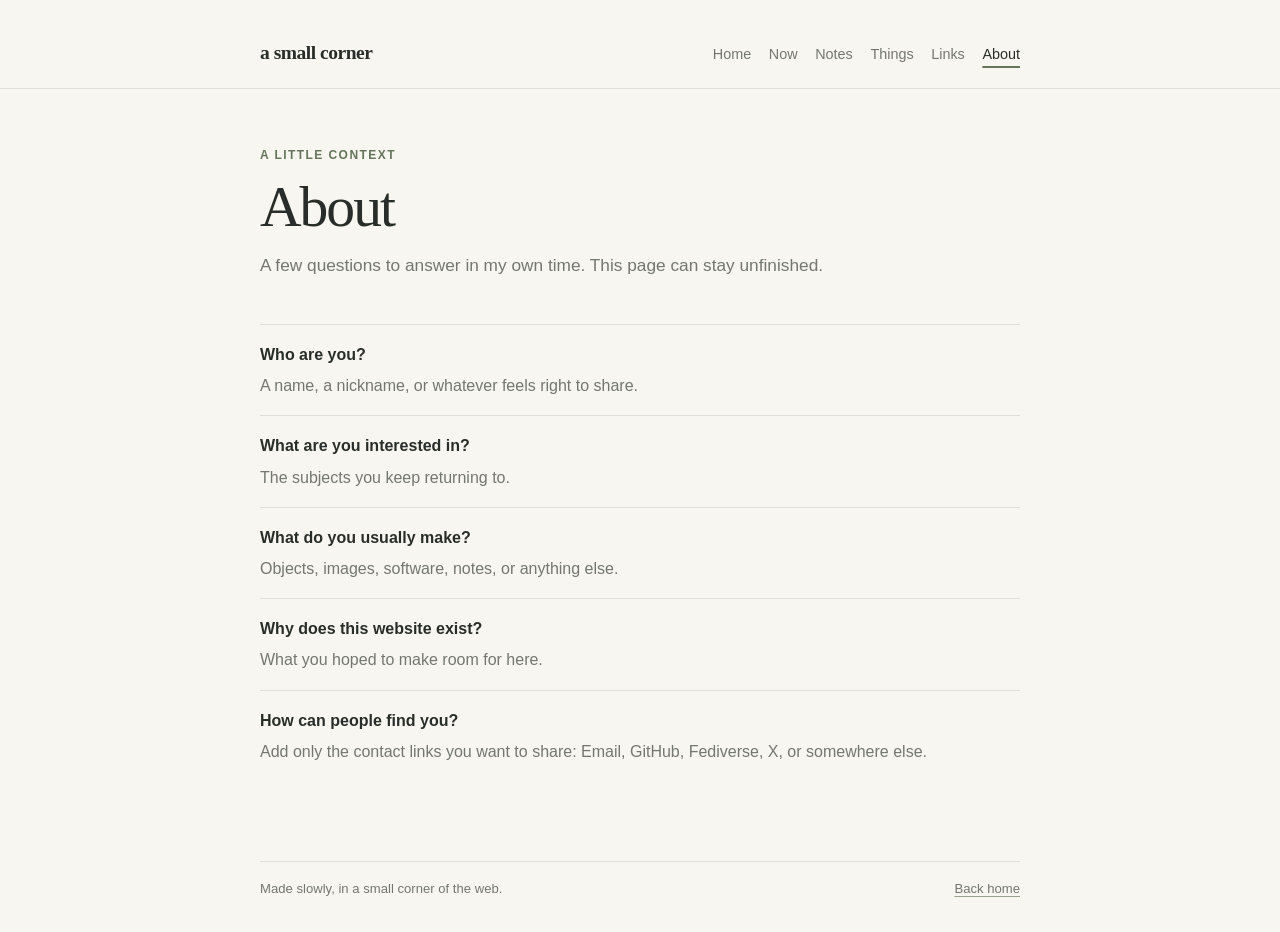
==== about/index.html @ cfbb2aba "feat: create personal corner website v0.1" ====
<!doctype html>
<html lang="en">
<head>
  <meta charset="utf-8"><meta name="viewport" content="width=device-width, initial-scale=1">
  <meta name="description" content="A little more about the person behind this corner.">
  <title>About — a small corner</title><link rel="stylesheet" href="../styles.css">
</head>
<body>
  <a class="skip-link" href="#main">Skip to content</a>
  <header class="site-header"><div class="site-shell header-row">
    <a class="site-name" href="../">a small corner</a><nav aria-label="Main navigation"><ul>
      <li><a href="../">Home</a></li><li><a href="../now/">Now</a></li><li><a href="../notes/">Notes</a></li><li><a href="../things/">Things</a></li><li><a href="../links/">Links</a></li><li><a href="./" aria-current="page">About</a></li>
    </ul></nav>
  </div></header>
  <main class="site-shell" id="main">
    <div class="page-intro"><p class="eyebrow">A little context</p><h1>About</h1><p class="lede">A few questions to answer in my own time. This page can stay unfinished.</p></div>
    <ul class="about-prompts">
      <li><strong>Who are you?</strong><span class="prompt">A name, a nickname, or whatever feels right to share.</span></li>
      <li><strong>What are you interested in?</strong><span class="prompt">The subjects you keep returning to.</span></li>
      <li><strong>What do you usually make?</strong><span class="prompt">Objects, images, software, notes, or anything else.</span></li>
      <li><strong>Why does this website exist?</strong><span class="prompt">What you hoped to make room for here.</span></li>
      <li><strong>How can people find you?</strong><span class="prompt">Add only the contact links you want to share: Email, GitHub, Fediverse, X, or somewhere else.</span></li>
    </ul>
  </main>
  <footer class="site-footer site-shell"><p>Made slowly, in a small corner of the web.</p><p><a href="../">Back home</a></p></footer>
</body>
</html>
---- styles.css ----
:root {
  color-scheme: light;
  --paper: #f7f6f1;
  --surface: #fffefa;
  --ink: #292d29;
  --muted: #73776f;
  --line: #dedfd6;
  --accent: #65745b;
  --accent-soft: #e9ede4;
  --measure: 760px;
  font-family: -apple-system, BlinkMacSystemFont, "Segoe UI", sans-serif;
  font-synthesis: none;
  text-rendering: optimizeLegibility;
}

* { box-sizing: border-box; }
html { min-width: 320px; background: var(--paper); }
body { margin: 0; color: var(--ink); background: var(--paper); font-size: 16px; line-height: 1.7; }
a { color: inherit; text-decoration-color: #9aa28f; text-underline-offset: 0.2em; }
a:hover { color: var(--accent); }
:focus-visible { outline: 3px solid #99a88b; outline-offset: 4px; border-radius: 2px; }
.skip-link { position: absolute; top: -4rem; left: 1rem; z-index: 2; padding: .5rem .8rem; background: var(--surface); }
.skip-link:focus { top: 1rem; }
.site-shell { width: min(calc(100% - 2.5rem), var(--measure)); margin-inline: auto; }
.site-header { padding: 2.25rem 0 1.2rem; border-bottom: 1px solid var(--line); }
.header-row { display: flex; align-items: baseline; justify-content: space-between; gap: 1.5rem; }
.site-name { color: var(--ink); font-family: Georgia, "Times New Roman", serif; font-size: 1.22rem; font-weight: 600; letter-spacing: -.025em; text-decoration: none; white-space: nowrap; }
nav ul { display: flex; flex-wrap: wrap; gap: .35rem 1.1rem; margin: 0; padding: 0; list-style: none; }
nav a { color: var(--muted); font-size: .9rem; text-decoration: none; }
nav a[aria-current="page"] { color: var(--ink); text-decoration: underline; text-decoration-color: var(--accent); text-decoration-thickness: 2px; text-underline-offset: .45rem; }
main { min-height: 62vh; padding: 3.5rem 0 5rem; }
.eyebrow { margin: 0 0 .55rem; color: var(--accent); font-size: .75rem; font-weight: 650; letter-spacing: .12em; text-transform: uppercase; }
h1, h2, h3 { color: var(--ink); }
h1, h2 { font-family: Georgia, "Times New Roman", serif; font-weight: 500; letter-spacing: -.035em; }
h1 { margin: 0 0 .85rem; font-size: clamp(2.35rem, 7vw, 3.6rem); line-height: 1.1; }
h2 { margin: 0 0 .8rem; font-size: 1.65rem; line-height: 1.25; }
h3 { margin: 0 0 .4rem; font-size: 1rem; font-weight: 650; }
p { margin: 0 0 1rem; }
.lede { max-width: 39rem; color: var(--muted); font-size: 1.08rem; }
.welcome { margin: 2.2rem 0 0; font-family: Georgia, "Times New Roman", serif; font-size: clamp(1.45rem, 4vw, 1.9rem); }
.page-intro { margin-bottom: 2.7rem; }
.section { padding: 1.8rem 0; border-top: 1px solid var(--line); }
.section-heading { display: flex; align-items: baseline; justify-content: space-between; gap: 1rem; margin-bottom: .85rem; }
.section-heading h2 { margin: 0; }
.text-link { color: var(--accent); font-size: .9rem; }
.prompt { color: var(--muted); }
.prompt-box { padding: 1rem 1.15rem; border-left: 2px solid #b4bda9; background: rgba(255, 254, 250, .65); color: var(--muted); }
.list-clean { margin: 0; padding: 0; list-style: none; }
.list-clean li { padding: .65rem 0; border-bottom: 1px solid var(--line); }
.list-clean li:last-child { border-bottom: 0; }
.meta { color: var(--muted); font-size: .88rem; }
.empty-state { padding: 1.4rem; border: 1px dashed #c9ccc1; border-radius: 4px; background: rgba(255, 254, 250, .5); }
.empty-state p:last-child { margin-bottom: 0; }
.now-grid { display: grid; grid-template-columns: repeat(2, minmax(0, 1fr)); gap: 1.2rem 2rem; }
.now-item { padding-top: .8rem; border-top: 1px solid var(--line); }
.now-item p { margin: 0; color: var(--muted); }
.thing-list { display: grid; gap: 1rem; }
.thing-card { display: grid; grid-template-columns: 130px 1fr; gap: 1.2rem; padding: 1rem; border: 1px solid var(--line); border-radius: 4px; background: var(--surface); }
.image-placeholder { display: grid; min-height: 108px; place-items: center; padding: .5rem; background: var(--accent-soft); color: var(--accent); font-size: .78rem; text-align: center; }
.thing-card p { margin: .3rem 0 0; color: var(--muted); }
.link-groups { display: grid; grid-template-columns: repeat(2, minmax(0, 1fr)); gap: 0 2rem; }
.link-group { padding: 1.2rem 0; border-top: 1px solid var(--line); }
.link-group h2 { margin-bottom: .3rem; font-family: inherit; font-size: 1rem; font-weight: 650; letter-spacing: 0; }
.link-group p { margin: 0; color: var(--muted); font-size: .92rem; }
.about-prompts { margin: 0; padding: 0; list-style: none; }
.about-prompts li { padding: 1rem 0; border-top: 1px solid var(--line); }
.about-prompts strong { display: block; margin-bottom: .25rem; font-weight: 600; }
.site-footer { display: flex; justify-content: space-between; gap: 1rem; padding: 1rem 0 2rem; border-top: 1px solid var(--line); color: var(--muted); font-size: .82rem; }
.site-footer p { margin: 0; }
@media (max-width: 620px) {
  .site-header { padding-top: 1.5rem; }
  .header-row { align-items: flex-start; flex-direction: column; gap: .9rem; }
  nav ul { gap: .2rem 1rem; }
  main { padding: 2.6rem 0 3.5rem; }
  .now-grid, .link-groups { grid-template-columns: 1fr; }
  .thing-card { grid-template-columns: 1fr; }
  .image-placeholder { min-height: 130px; }
  .site-footer { flex-direction: column; gap: .2rem; }
}
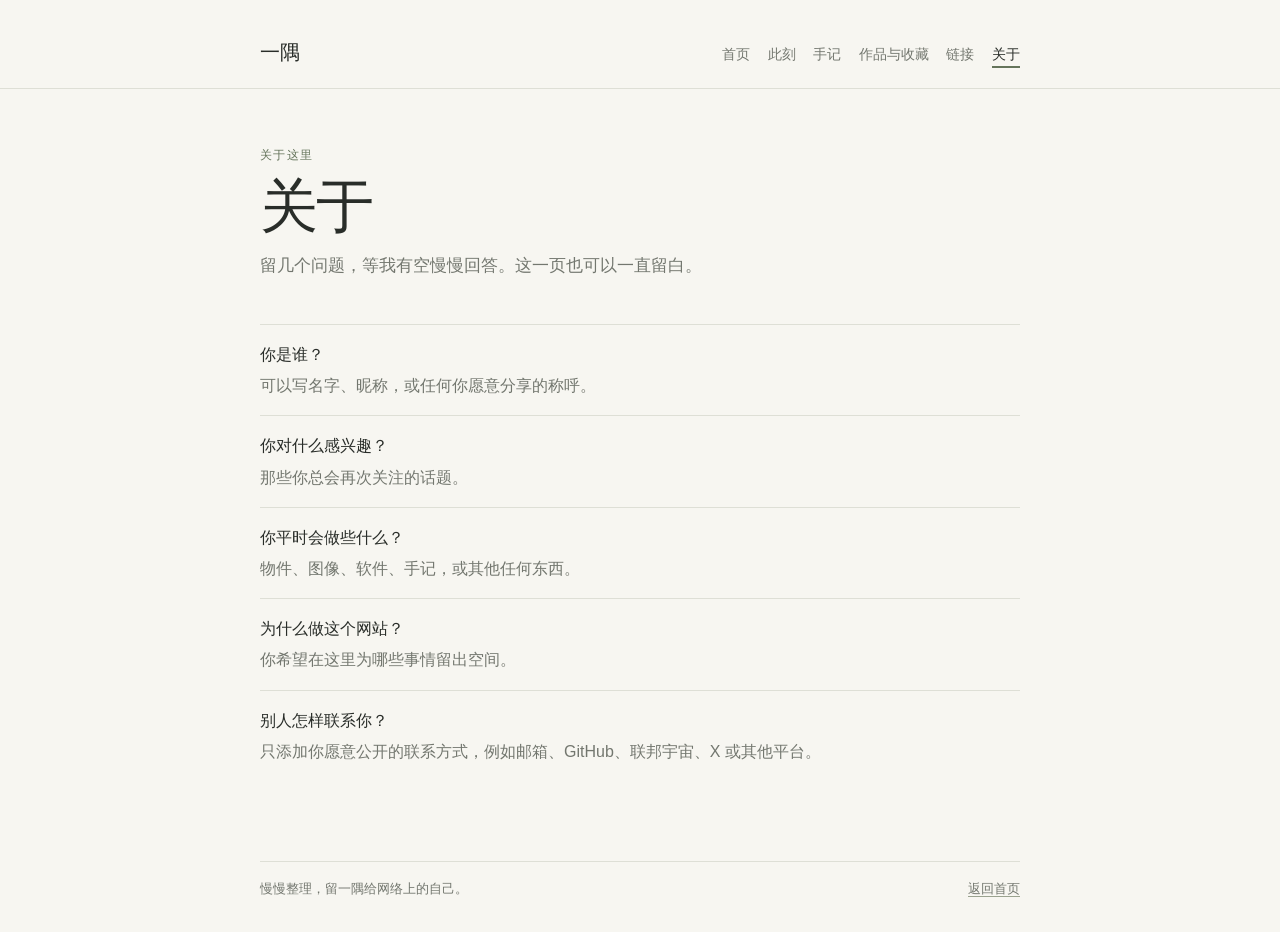
==== commit 3828beb8: "本地网站页面中文化" ====
--- a/about/index.html
+++ b/about/index.html
@@ -1,27 +1,27 @@
 <!doctype html>
-<html lang="en">
+<html lang="zh-CN">
 <head>
   <meta charset="utf-8"><meta name="viewport" content="width=device-width, initial-scale=1">
-  <meta name="description" content="A little more about the person behind this corner.">
-  <title>About — a small corner</title><link rel="stylesheet" href="../styles.css">
+  <meta name="description" content="关于这个网站，以及网站背后的我。">
+  <title>关于 — 一隅</title><link rel="stylesheet" href="../styles.css">
 </head>
 <body>
-  <a class="skip-link" href="#main">Skip to content</a>
+  <a class="skip-link" href="#main">跳转到正文</a>
   <header class="site-header"><div class="site-shell header-row">
-    <a class="site-name" href="../">a small corner</a><nav aria-label="Main navigation"><ul>
-      <li><a href="../">Home</a></li><li><a href="../now/">Now</a></li><li><a href="../notes/">Notes</a></li><li><a href="../things/">Things</a></li><li><a href="../links/">Links</a></li><li><a href="./" aria-current="page">About</a></li>
+    <a class="site-name" href="../">一隅</a><nav aria-label="主导航"><ul>
+      <li><a href="../">首页</a></li><li><a href="../now/">此刻</a></li><li><a href="../notes/">手记</a></li><li><a href="../things/">作品与收藏</a></li><li><a href="../links/">链接</a></li><li><a href="./" aria-current="page">关于</a></li>
     </ul></nav>
   </div></header>
   <main class="site-shell" id="main">
-    <div class="page-intro"><p class="eyebrow">A little context</p><h1>About</h1><p class="lede">A few questions to answer in my own time. This page can stay unfinished.</p></div>
+    <div class="page-intro"><p class="eyebrow">关于这里</p><h1>关于</h1><p class="lede">留几个问题，等我有空慢慢回答。这一页也可以一直留白。</p></div>
     <ul class="about-prompts">
-      <li><strong>Who are you?</strong><span class="prompt">A name, a nickname, or whatever feels right to share.</span></li>
-      <li><strong>What are you interested in?</strong><span class="prompt">The subjects you keep returning to.</span></li>
-      <li><strong>What do you usually make?</strong><span class="prompt">Objects, images, software, notes, or anything else.</span></li>
-      <li><strong>Why does this website exist?</strong><span class="prompt">What you hoped to make room for here.</span></li>
-      <li><strong>How can people find you?</strong><span class="prompt">Add only the contact links you want to share: Email, GitHub, Fediverse, X, or somewhere else.</span></li>
+      <li><strong>你是谁？</strong><span class="prompt">可以写名字、昵称，或任何你愿意分享的称呼。</span></li>
+      <li><strong>你对什么感兴趣？</strong><span class="prompt">那些你总会再次关注的话题。</span></li>
+      <li><strong>你平时会做些什么？</strong><span class="prompt">物件、图像、软件、手记，或其他任何东西。</span></li>
+      <li><strong>为什么做这个网站？</strong><span class="prompt">你希望在这里为哪些事情留出空间。</span></li>
+      <li><strong>别人怎样联系你？</strong><span class="prompt">只添加你愿意公开的联系方式，例如邮箱、GitHub、联邦宇宙、X 或其他平台。</span></li>
     </ul>
   </main>
-  <footer class="site-footer site-shell"><p>Made slowly, in a small corner of the web.</p><p><a href="../">Back home</a></p></footer>
+  <footer class="site-footer site-shell"><p>慢慢整理，留一隅给网络上的自己。</p><p><a href="../">返回首页</a></p></footer>
 </body>
 </html>
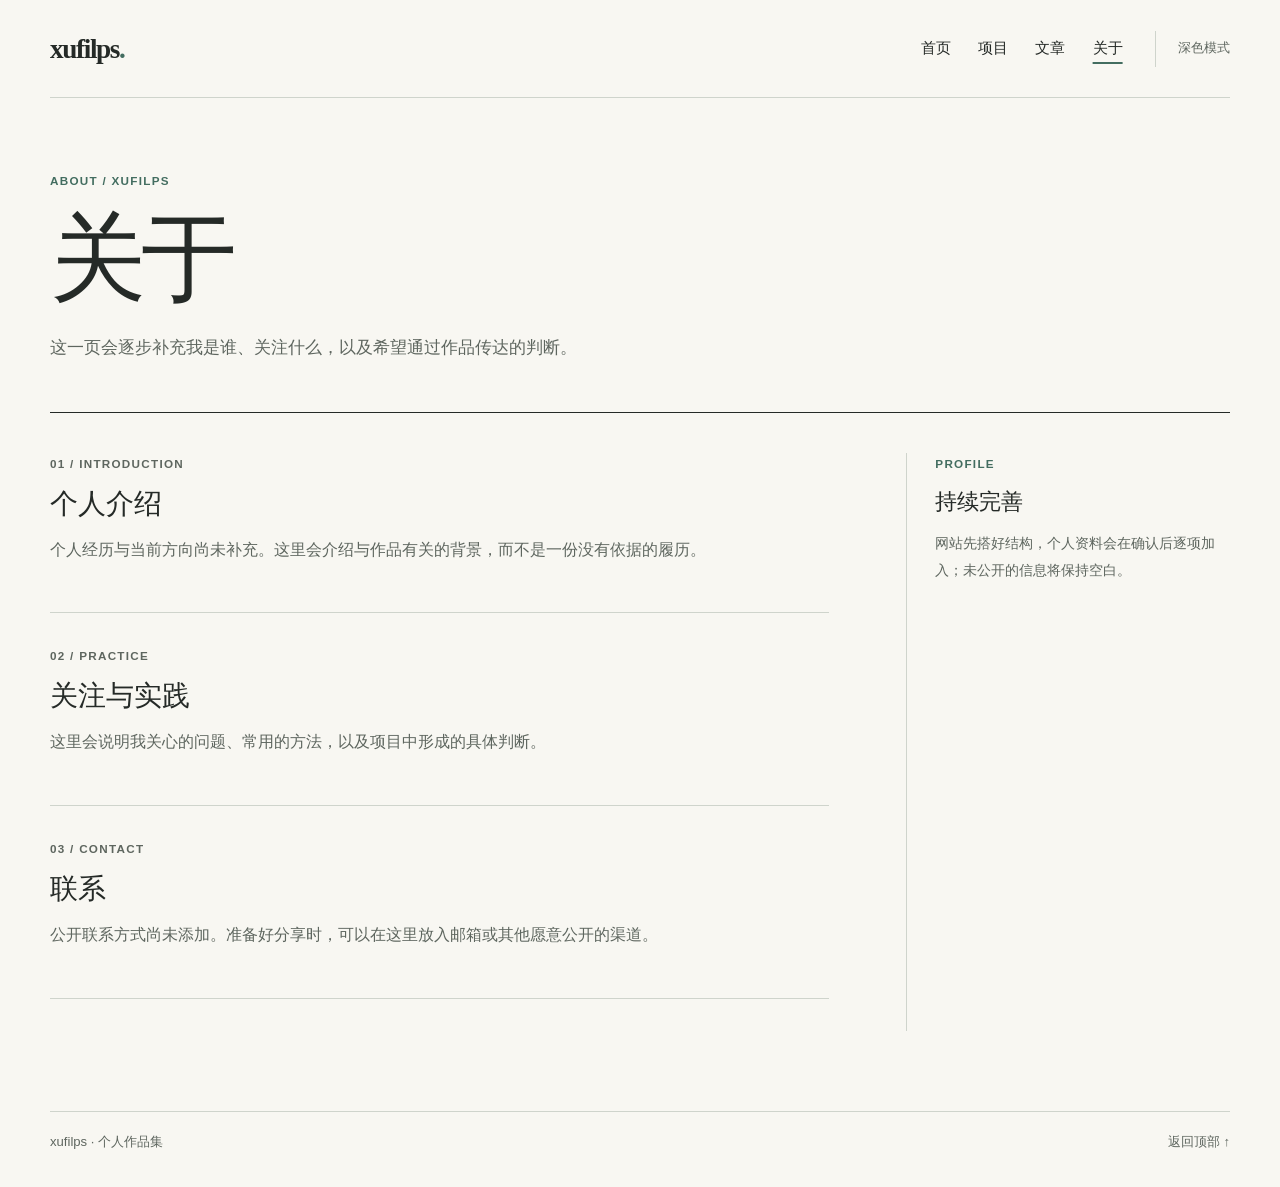
==== commit d2c7dd62: "feat: rebuild personal site as portfolio" ====
--- a/about/index.html
+++ b/about/index.html
@@ -1,27 +1,40 @@
 <!doctype html>
 <html lang="zh-CN">
 <head>
-  <meta charset="utf-8"><meta name="viewport" content="width=device-width, initial-scale=1">
-  <meta name="description" content="关于这个网站，以及网站背后的我。">
-  <title>关于 — 一隅</title><link rel="stylesheet" href="../styles.css">
+  <meta charset="utf-8">
+  <meta name="viewport" content="width=device-width, initial-scale=1">
+  <meta name="description" content="关于 xufilps 与这个作品集。">
+  <meta name="color-scheme" content="light dark">
+  <title>关于 · xufilps</title>
+  <link rel="stylesheet" href="../styles.css">
+  <script src="../theme.js" defer></script>
 </head>
 <body>
-  <a class="skip-link" href="#main">跳转到正文</a>
-  <header class="site-header"><div class="site-shell header-row">
-    <a class="site-name" href="../">一隅</a><nav aria-label="主导航"><ul>
-      <li><a href="../">首页</a></li><li><a href="../now/">此刻</a></li><li><a href="../notes/">手记</a></li><li><a href="../things/">作品与收藏</a></li><li><a href="../links/">链接</a></li><li><a href="./" aria-current="page">关于</a></li>
-    </ul></nav>
-  </div></header>
-  <main class="site-shell" id="main">
-    <div class="page-intro"><p class="eyebrow">关于这里</p><h1>关于</h1><p class="lede">留几个问题，等我有空慢慢回答。这一页也可以一直留白。</p></div>
-    <ul class="about-prompts">
-      <li><strong>你是谁？</strong><span class="prompt">可以写名字、昵称，或任何你愿意分享的称呼。</span></li>
-      <li><strong>你对什么感兴趣？</strong><span class="prompt">那些你总会再次关注的话题。</span></li>
-      <li><strong>你平时会做些什么？</strong><span class="prompt">物件、图像、软件、手记，或其他任何东西。</span></li>
-      <li><strong>为什么做这个网站？</strong><span class="prompt">你希望在这里为哪些事情留出空间。</span></li>
-      <li><strong>别人怎样联系你？</strong><span class="prompt">只添加你愿意公开的联系方式，例如邮箱、GitHub、联邦宇宙、X 或其他平台。</span></li>
-    </ul>
-  </main>
-  <footer class="site-footer site-shell"><p>慢慢整理，留一隅给网络上的自己。</p><p><a href="../">返回首页</a></p></footer>
+  <a class="skip-link" href="#main">跳至正文</a>
+  <div class="site-wrap" id="top">
+    <header class="site-header">
+      <a class="brand" href="../" aria-label="xufilps，返回首页">xufilps<span aria-hidden="true">.</span></a>
+      <nav class="site-nav" aria-label="主导航">
+        <a href="../">首页</a>
+        <a href="../projects/">项目</a>
+        <a href="../writing/">文章</a>
+        <a href="./" aria-current="page">关于</a>
+      </nav>
+      <button class="theme-toggle" type="button" data-theme-toggle aria-label="切换深色模式" aria-pressed="false" hidden>深色模式</button>
+    </header>
+    <main id="main">
+      <header class="page-intro"><p class="eyebrow">ABOUT / XUFILPS</p><h1>关于</h1><p>这一页会逐步补充我是谁、关注什么，以及希望通过作品传达的判断。</p></header>
+      <div class="page-rule page-grid">
+        <div>
+          <!-- 在取得本人确认后，用真实简介替换下面的空状态；不要从仓库名称推测身份或经历。 -->
+          <section class="content-block" aria-labelledby="bio-title"><p class="eyebrow">01 / INTRODUCTION</p><h2 id="bio-title">个人介绍</h2><p>个人经历与当前方向尚未补充。这里会介绍与作品有关的背景，而不是一份没有依据的履历。</p></section>
+          <section class="content-block" aria-labelledby="practice-title"><p class="eyebrow">02 / PRACTICE</p><h2 id="practice-title">关注与实践</h2><p>这里会说明我关心的问题、常用的方法，以及项目中形成的具体判断。</p></section>
+          <section class="content-block" aria-labelledby="contact-title"><p class="eyebrow">03 / CONTACT</p><h2 id="contact-title">联系</h2><p>公开联系方式尚未添加。准备好分享时，可以在这里放入邮箱或其他愿意公开的渠道。</p></section>
+        </div>
+        <aside class="support-note" aria-label="页面说明"><p class="eyebrow">PROFILE</p><h2>持续完善</h2><p>网站先搭好结构，个人资料会在确认后逐项加入；未公开的信息将保持空白。</p></aside>
+      </div>
+    </main>
+    <footer class="site-footer"><span>xufilps · 个人作品集</span><a href="#top">返回顶部 ↑</a></footer>
+  </div>
 </body>
 </html>
--- a/styles.css
+++ b/styles.css
@@ -1,79 +1,137 @@
+@charset "UTF-8";
+
 :root {
   color-scheme: light;
-  --paper: #f7f6f1;
-  --surface: #fffefa;
-  --ink: #292d29;
-  --muted: #73776f;
-  --line: #dedfd6;
-  --accent: #65745b;
-  --accent-soft: #e9ede4;
-  --measure: 760px;
-  font-family: -apple-system, BlinkMacSystemFont, "Segoe UI", sans-serif;
+  --paper: #f8f7f2;
+  --ink: #252a27;
+  --muted: #5e665f;
+  --line: #cfd4cc;
+  --soft: #ebeee7;
+  --accent: #436d60;
+  --mark: #dae4d8;
+  --serif: Georgia, "Songti SC", "Noto Serif CJK SC", serif;
+  font-family: -apple-system, BlinkMacSystemFont, "Segoe UI", "PingFang SC", sans-serif;
   font-synthesis: none;
   text-rendering: optimizeLegibility;
 }
 
+:root[data-theme="dark"] {
+  color-scheme: dark;
+  --paper: #1d2421;
+  --ink: #f0f0e8;
+  --muted: #b5c0b8;
+  --line: #43524a;
+  --soft: #27342e;
+  --accent: #a9d4bd;
+  --mark: #34473b;
+}
+
+@media (prefers-color-scheme: dark) {
+  :root:not([data-theme]) {
+    color-scheme: dark;
+    --paper: #1d2421;
+    --ink: #f0f0e8;
+    --muted: #b5c0b8;
+    --line: #43524a;
+    --soft: #27342e;
+    --accent: #a9d4bd;
+    --mark: #34473b;
+  }
+}
+
 * { box-sizing: border-box; }
-html { min-width: 320px; background: var(--paper); }
-body { margin: 0; color: var(--ink); background: var(--paper); font-size: 16px; line-height: 1.7; }
-a { color: inherit; text-decoration-color: #9aa28f; text-underline-offset: 0.2em; }
+html { min-width: 320px; scroll-behavior: smooth; }
+body { margin: 0; background: var(--paper); color: var(--ink); font-size: 16px; line-height: 1.7; }
+button { font: inherit; }
+a { color: inherit; text-decoration: none; }
 a:hover { color: var(--accent); }
-:focus-visible { outline: 3px solid #99a88b; outline-offset: 4px; border-radius: 2px; }
-.skip-link { position: absolute; top: -4rem; left: 1rem; z-index: 2; padding: .5rem .8rem; background: var(--surface); }
+:focus-visible { outline: 2px solid var(--accent); outline-offset: 5px; }
+.skip-link { position: fixed; left: 1rem; top: -5rem; z-index: 10; padding: .6rem .9rem; background: var(--ink); color: var(--paper); }
 .skip-link:focus { top: 1rem; }
-.site-shell { width: min(calc(100% - 2.5rem), var(--measure)); margin-inline: auto; }
-.site-header { padding: 2.25rem 0 1.2rem; border-bottom: 1px solid var(--line); }
-.header-row { display: flex; align-items: baseline; justify-content: space-between; gap: 1.5rem; }
-.site-name { color: var(--ink); font-family: Georgia, "Times New Roman", serif; font-size: 1.22rem; font-weight: 600; letter-spacing: -.025em; text-decoration: none; white-space: nowrap; }
-nav ul { display: flex; flex-wrap: wrap; gap: .35rem 1.1rem; margin: 0; padding: 0; list-style: none; }
-nav a { color: var(--muted); font-size: .9rem; text-decoration: none; }
-nav a[aria-current="page"] { color: var(--ink); text-decoration: underline; text-decoration-color: var(--accent); text-decoration-thickness: 2px; text-underline-offset: .45rem; }
-main { min-height: 62vh; padding: 3.5rem 0 5rem; }
-.eyebrow { margin: 0 0 .55rem; color: var(--accent); font-size: .75rem; font-weight: 650; letter-spacing: .12em; text-transform: uppercase; }
-h1, h2, h3 { color: var(--ink); }
-h1, h2 { font-family: Georgia, "Times New Roman", serif; font-weight: 500; letter-spacing: -.035em; }
-h1 { margin: 0 0 .85rem; font-size: clamp(2.35rem, 7vw, 3.6rem); line-height: 1.1; }
-h2 { margin: 0 0 .8rem; font-size: 1.65rem; line-height: 1.25; }
-h3 { margin: 0 0 .4rem; font-size: 1rem; font-weight: 650; }
-p { margin: 0 0 1rem; }
-.lede { max-width: 39rem; color: var(--muted); font-size: 1.08rem; }
-.welcome { margin: 2.2rem 0 0; font-family: Georgia, "Times New Roman", serif; font-size: clamp(1.45rem, 4vw, 1.9rem); }
-.page-intro { margin-bottom: 2.7rem; }
-.section { padding: 1.8rem 0; border-top: 1px solid var(--line); }
-.section-heading { display: flex; align-items: baseline; justify-content: space-between; gap: 1rem; margin-bottom: .85rem; }
-.section-heading h2 { margin: 0; }
-.text-link { color: var(--accent); font-size: .9rem; }
-.prompt { color: var(--muted); }
-.prompt-box { padding: 1rem 1.15rem; border-left: 2px solid #b4bda9; background: rgba(255, 254, 250, .65); color: var(--muted); }
-.list-clean { margin: 0; padding: 0; list-style: none; }
-.list-clean li { padding: .65rem 0; border-bottom: 1px solid var(--line); }
-.list-clean li:last-child { border-bottom: 0; }
-.meta { color: var(--muted); font-size: .88rem; }
-.empty-state { padding: 1.4rem; border: 1px dashed #c9ccc1; border-radius: 4px; background: rgba(255, 254, 250, .5); }
-.empty-state p:last-child { margin-bottom: 0; }
-.now-grid { display: grid; grid-template-columns: repeat(2, minmax(0, 1fr)); gap: 1.2rem 2rem; }
-.now-item { padding-top: .8rem; border-top: 1px solid var(--line); }
-.now-item p { margin: 0; color: var(--muted); }
-.thing-list { display: grid; gap: 1rem; }
-.thing-card { display: grid; grid-template-columns: 130px 1fr; gap: 1.2rem; padding: 1rem; border: 1px solid var(--line); border-radius: 4px; background: var(--surface); }
-.image-placeholder { display: grid; min-height: 108px; place-items: center; padding: .5rem; background: var(--accent-soft); color: var(--accent); font-size: .78rem; text-align: center; }
-.thing-card p { margin: .3rem 0 0; color: var(--muted); }
-.link-groups { display: grid; grid-template-columns: repeat(2, minmax(0, 1fr)); gap: 0 2rem; }
-.link-group { padding: 1.2rem 0; border-top: 1px solid var(--line); }
-.link-group h2 { margin-bottom: .3rem; font-family: inherit; font-size: 1rem; font-weight: 650; letter-spacing: 0; }
-.link-group p { margin: 0; color: var(--muted); font-size: .92rem; }
-.about-prompts { margin: 0; padding: 0; list-style: none; }
-.about-prompts li { padding: 1rem 0; border-top: 1px solid var(--line); }
-.about-prompts strong { display: block; margin-bottom: .25rem; font-weight: 600; }
-.site-footer { display: flex; justify-content: space-between; gap: 1rem; padding: 1rem 0 2rem; border-top: 1px solid var(--line); color: var(--muted); font-size: .82rem; }
-.site-footer p { margin: 0; }
-@media (max-width: 620px) {
-  .site-header { padding-top: 1.5rem; }
-  .header-row { align-items: flex-start; flex-direction: column; gap: .9rem; }
-  nav ul { gap: .2rem 1rem; }
-  main { padding: 2.6rem 0 3.5rem; }
-  .now-grid, .link-groups { grid-template-columns: 1fr; }
-  .thing-card { grid-template-columns: 1fr; }
-  .image-placeholder { min-height: 130px; }
+.site-wrap { width: min(calc(100% - 5rem), 1180px); margin-inline: auto; }
+.site-header { display: flex; align-items: center; gap: 2rem; padding: 1.6rem 0; border-bottom: 1px solid var(--line); }
+.brand { margin-right: auto; font-family: var(--serif); font-size: 1.7rem; font-weight: 700; letter-spacing: -.05em; white-space: nowrap; }
+.brand span { color: var(--accent); }
+.site-nav { display: flex; align-items: center; gap: 1.7rem; }
+.site-nav a { font-size: .93rem; white-space: nowrap; }
+.site-nav a[aria-current="page"] { text-decoration: underline; text-decoration-color: var(--accent); text-decoration-thickness: 2px; text-underline-offset: .55rem; }
+.theme-toggle { padding: .4rem 0 .4rem 1.4rem; border: 0; border-left: 1px solid var(--line); background: transparent; color: var(--muted); cursor: pointer; font-size: .84rem; white-space: nowrap; }
+.theme-toggle:hover { color: var(--accent); }
+main { min-height: 68vh; padding: 3.5rem 0 5rem; }
+h1, h2, h3, p { margin-top: 0; }
+h1, h2, h3 { text-wrap: balance; }
+p { line-height: 1.85; }
+.eyebrow, .section-index { color: var(--accent); font-size: .73rem; font-weight: 650; letter-spacing: .11em; }
+.hero { display: grid; grid-template-columns: minmax(0, 1.55fr) minmax(220px, .75fr); align-items: stretch; gap: clamp(2rem, 7vw, 6rem); padding: 1.2rem 0 4rem; border-bottom: 1px solid var(--ink); }
+.hero-copy { align-self: center; }
+.hero h1 { margin: 1.25rem 0 1.6rem; font: 500 clamp(3.4rem, 7vw, 6.4rem)/1.15 var(--serif); letter-spacing: -.065em; }
+.hero h1 em { color: var(--accent); font-style: normal; }
+.hero-lede { max-width: 39rem; margin-bottom: 1.8rem; color: var(--muted); font-size: 1.08rem; }
+.inline-link { display: inline-flex; gap: .9rem; align-items: center; padding-bottom: .15rem; border-bottom: 1px solid currentColor; font-size: .88rem; }
+.hero-mark { display: flex; flex-direction: column; align-items: center; justify-content: center; min-height: 280px; background: var(--mark); color: var(--accent); }
+.hero-mark span { font: 500 clamp(6rem, 17vw, 13rem)/1 var(--serif); letter-spacing: -.14em; transform: translateX(-.08em); }
+.hero-mark small { font-size: .76rem; letter-spacing: .13em; }
+.home-layout { display: grid; grid-template-columns: minmax(0, 1.8fr) minmax(220px, .75fr); gap: clamp(2.5rem, 6vw, 5rem); padding-top: 3rem; }
+.home-section { display: grid; grid-template-columns: 130px minmax(0, 1fr); gap: 1.5rem; padding: 1.6rem 0 2.7rem; border-bottom: 1px solid var(--line); }
+.home-section:first-child { padding-top: 0; }
+.section-heading h2, .rail-block h2 { margin: .15rem 0 0; font: 500 1.45rem/1.35 var(--serif); }
+.section-index { margin-bottom: .4rem; }
+.section-body { min-width: 0; }
+.empty-feature { position: relative; min-height: 182px; padding: 1.5rem 1.7rem; border: 1px solid var(--line); background: var(--soft); }
+.empty-feature h3 { margin: 2.7rem 0 .25rem; font: 500 1.45rem/1.45 var(--serif); }
+.empty-feature p { max-width: 30rem; margin-bottom: 0; color: var(--muted); font-size: .9rem; }
+.empty-symbol { position: absolute; top: 1rem; right: 1.5rem; color: var(--accent); font-size: 1.4rem; }
+.more-link { display: flex; align-items: center; justify-content: space-between; gap: 1rem; padding: .95rem 0; border-bottom: 1px solid var(--line); font-size: .9rem; }
+.more-link:hover { border-color: var(--accent); }
+.quiet-state { margin-bottom: .4rem; padding: .75rem 0 1.1rem; color: var(--muted); }
+.home-rail { padding-left: 1.8rem; border-left: 1px solid var(--line); }
+.rail-block { padding: 0 0 2rem; margin-bottom: 2rem; border-bottom: 1px solid var(--line); }
+.rail-block h2 { margin-bottom: .9rem; }
+.rail-block p:not(.eyebrow) { color: var(--muted); font-size: .9rem; }
+.site-footer { display: flex; justify-content: space-between; gap: 1rem; padding: 1.2rem 0 2.1rem; border-top: 1px solid var(--line); color: var(--muted); font-size: .82rem; }
+.page-intro { max-width: 780px; padding: 1rem 0 3rem; }
+.page-intro h1 { margin: .8rem 0 1.2rem; font: 500 clamp(3.5rem, 8vw, 6rem)/1.13 var(--serif); letter-spacing: -.055em; }
+.page-intro > p:last-child { margin-bottom: 0; color: var(--muted); font-size: 1.06rem; }
+.page-rule { border-top: 1px solid var(--ink); }
+.page-grid { display: grid; grid-template-columns: minmax(0, 1.8fr) minmax(220px, .75fr); gap: clamp(2.5rem, 6vw, 5rem); padding-top: 2.5rem; }
+.content-block { padding: 0 0 2rem; margin-bottom: 2rem; border-bottom: 1px solid var(--line); }
+.content-block h2 { margin: 0 0 .8rem; font: 500 1.75rem/1.3 var(--serif); }
+.content-block p { max-width: 42rem; color: var(--muted); }
+.content-block .eyebrow { margin-bottom: .7rem; }
+.empty-panel { padding: 2rem; border: 1px solid var(--line); background: var(--soft); }
+.empty-panel h2 { margin: .5rem 0 .65rem; font: 500 1.8rem/1.3 var(--serif); }
+.empty-panel p { max-width: 38rem; margin-bottom: 0; color: var(--muted); }
+.support-note { padding-left: 1.8rem; border-left: 1px solid var(--line); color: var(--muted); font-size: .9rem; }
+.support-note h2 { margin: .4rem 0 .8rem; color: var(--ink); font: 500 1.4rem/1.4 var(--serif); }
+.support-note ul { margin: 0; padding-left: 1.2rem; }
+.support-note li { margin-bottom: .55rem; }
+
+@media (max-width: 900px) {
+  .site-wrap { width: min(calc(100% - 3rem), 1180px); }
+  .site-header { flex-wrap: wrap; gap: .8rem 1.5rem; }
+  .site-nav { order: 3; width: 100%; padding-top: .35rem; }
+  .hero, .home-layout, .page-grid { gap: 2rem; }
+  .home-section { grid-template-columns: 105px minmax(0, 1fr); }
+}
+
+@media (max-width: 650px) {
+  .site-wrap { width: min(calc(100% - 2.5rem), 1180px); }
+  .site-header { padding: 1rem 0; }
+  .brand { font-size: 1.4rem; }
+  .site-nav { gap: 1.2rem; overflow-x: auto; }
+  .site-nav a { font-size: .88rem; }
+  .theme-toggle { padding-left: .8rem; }
+  main { padding: 2rem 0 3.5rem; }
+  .hero { grid-template-columns: 1fr; padding: 0 0 2.4rem; }
+  .hero h1 { font-size: clamp(3.3rem, 12vw, 5rem); }
+  .hero-mark { min-height: 180px; }
+  .hero-mark span { font-size: 8rem; }
+  .home-layout, .page-grid { grid-template-columns: 1fr; padding-top: 2rem; }
+  .home-section { grid-template-columns: 1fr; gap: .5rem; padding: 1.6rem 0 2rem; }
+  .home-rail, .support-note { padding: 1.8rem 0 0; border-left: 0; border-top: 1px solid var(--line); }
+  .page-intro { padding-bottom: 2rem; }
+  .page-intro h1 { font-size: clamp(3.2rem, 13vw, 5rem); }
   .site-footer { flex-direction: column; gap: .2rem; }
 }
+
+@media (prefers-reduced-motion: reduce) { html { scroll-behavior: auto; } }
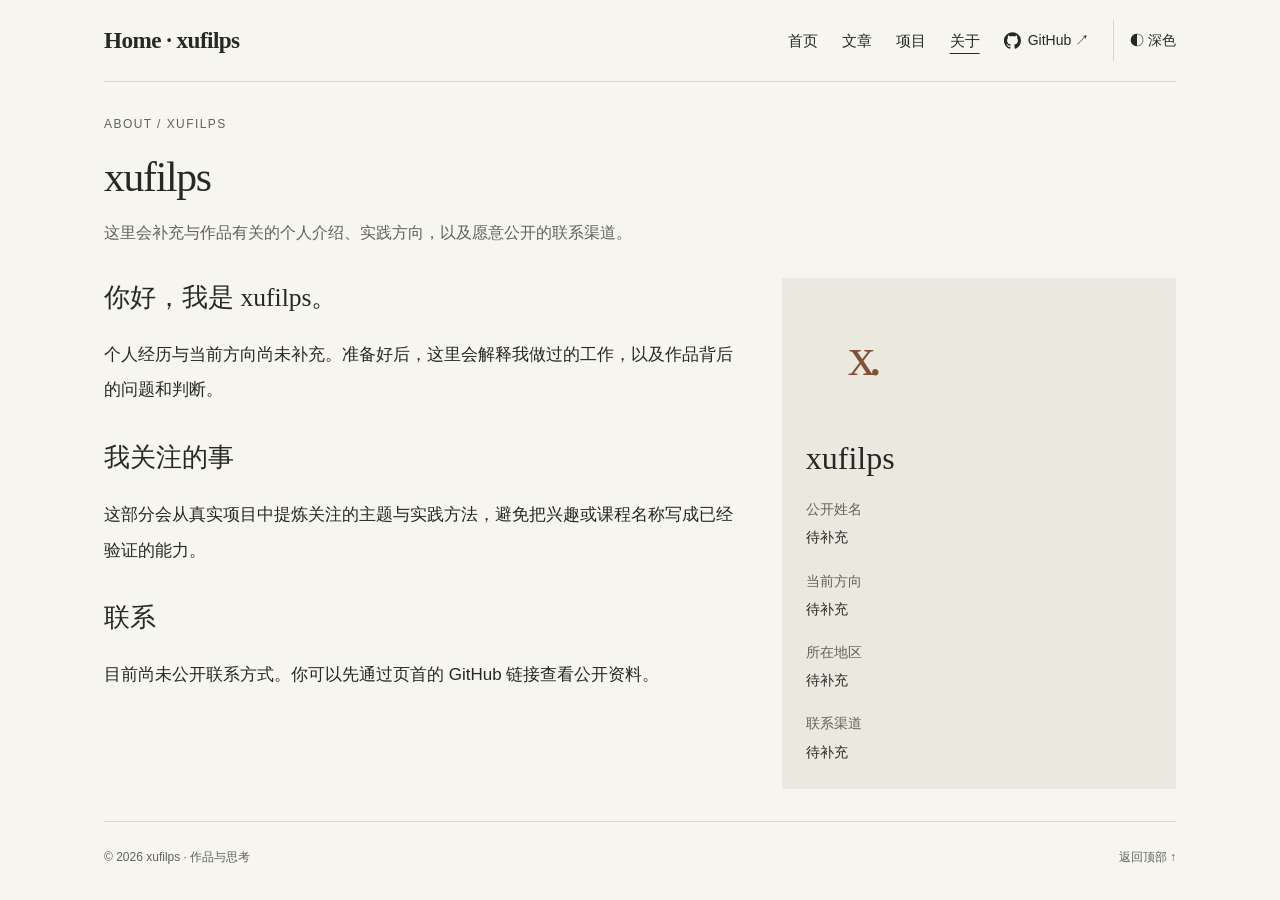
==== commit 36097929: "feat: align portfolio layout with reference" ====
--- a/about/index.html
+++ b/about/index.html
@@ -11,30 +11,31 @@
 </head>
 <body>
   <a class="skip-link" href="#main">跳至正文</a>
-  <div class="site-wrap" id="top">
+  <div class="site-shell" id="top">
     <header class="site-header">
-      <a class="brand" href="../" aria-label="xufilps，返回首页">xufilps<span aria-hidden="true">.</span></a>
+      <a class="brand" href="../">Home · xufilps</a>
       <nav class="site-nav" aria-label="主导航">
         <a href="../">首页</a>
+        <a href="../writing/">文章</a>
         <a href="../projects/">项目</a>
-        <a href="../writing/">文章</a>
         <a href="./" aria-current="page">关于</a>
       </nav>
-      <button class="theme-toggle" type="button" data-theme-toggle aria-label="切换深色模式" aria-pressed="false" hidden>深色模式</button>
+      <a class="github-nav" href="https://github.com/xufilps" target="_blank" rel="noopener noreferrer" aria-label="xufilps 的 GitHub 主页">GitHub ↗</a>
+      <button class="theme-toggle" type="button" data-theme-toggle aria-label="切换至深色模式" aria-pressed="false" hidden>◐ 深色</button>
     </header>
     <main id="main">
-      <header class="page-intro"><p class="eyebrow">ABOUT / XUFILPS</p><h1>关于</h1><p>这一页会逐步补充我是谁、关注什么，以及希望通过作品传达的判断。</p></header>
-      <div class="page-rule page-grid">
-        <div>
-          <!-- 在取得本人确认后，用真实简介替换下面的空状态；不要从仓库名称推测身份或经历。 -->
-          <section class="content-block" aria-labelledby="bio-title"><p class="eyebrow">01 / INTRODUCTION</p><h2 id="bio-title">个人介绍</h2><p>个人经历与当前方向尚未补充。这里会介绍与作品有关的背景，而不是一份没有依据的履历。</p></section>
-          <section class="content-block" aria-labelledby="practice-title"><p class="eyebrow">02 / PRACTICE</p><h2 id="practice-title">关注与实践</h2><p>这里会说明我关心的问题、常用的方法，以及项目中形成的具体判断。</p></section>
-          <section class="content-block" aria-labelledby="contact-title"><p class="eyebrow">03 / CONTACT</p><h2 id="contact-title">联系</h2><p>公开联系方式尚未添加。准备好分享时，可以在这里放入邮箱或其他愿意公开的渠道。</p></section>
+      <header class="page-intro"><p class="eyebrow">ABOUT / XUFILPS</p><h1>xufilps</h1><p>这里会补充与作品有关的个人介绍、实践方向，以及愿意公开的联系渠道。</p></header>
+      <div class="about-layout">
+        <div class="prose">
+          <!-- 请在本人确认后再加入真实经历、能力、项目贡献和联系方式。 -->
+          <h2>你好，我是 xufilps。</h2><p>个人经历与当前方向尚未补充。准备好后，这里会解释我做过的工作，以及作品背后的问题和判断。</p>
+          <h2>我关注的事</h2><p>这部分会从真实项目中提炼关注的主题与实践方法，避免把兴趣或课程名称写成已经验证的能力。</p>
+          <h2 id="contact">联系</h2><p>目前尚未公开联系方式。你可以先通过页首的 GitHub 链接查看公开资料。</p>
         </div>
-        <aside class="support-note" aria-label="页面说明"><p class="eyebrow">PROFILE</p><h2>持续完善</h2><p>网站先搭好结构，个人资料会在确认后逐项加入；未公开的信息将保持空白。</p></aside>
+        <aside class="profile-note" aria-label="个人资料概览"><div class="about-avatar" role="img" aria-label="头像尚未提供">x.</div><h2>xufilps</h2><dl><dt>公开姓名</dt><dd>待补充</dd><dt>当前方向</dt><dd>待补充</dd><dt>所在地区</dt><dd>待补充</dd><dt>联系渠道</dt><dd>待补充</dd></dl></aside>
       </div>
     </main>
-    <footer class="site-footer"><span>xufilps · 个人作品集</span><a href="#top">返回顶部 ↑</a></footer>
+    <footer class="site-footer"><span>© 2026 xufilps · 作品与思考</span><a href="#top">返回顶部 ↑</a></footer>
   </div>
 </body>
 </html>
--- a/styles.css
+++ b/styles.css
@@ -2,14 +2,13 @@
 
 :root {
   color-scheme: light;
-  --paper: #f8f7f2;
-  --ink: #252a27;
-  --muted: #5e665f;
-  --line: #cfd4cc;
-  --soft: #ebeee7;
-  --accent: #436d60;
-  --mark: #dae4d8;
-  --serif: Georgia, "Songti SC", "Noto Serif CJK SC", serif;
+  --paper: #f7f5ef;
+  --soft: #ebe8df;
+  --ink: #252823;
+  --muted: #606359;
+  --line: #d6d7cc;
+  --accent: #805137;
+  --serif: Georgia, "Songti SC", "Noto Serif CJK SC", SimSun, serif;
   font-family: -apple-system, BlinkMacSystemFont, "Segoe UI", "PingFang SC", sans-serif;
   font-synthesis: none;
   text-rendering: optimizeLegibility;
@@ -17,121 +16,167 @@
 
 :root[data-theme="dark"] {
   color-scheme: dark;
-  --paper: #1d2421;
-  --ink: #f0f0e8;
-  --muted: #b5c0b8;
-  --line: #43524a;
-  --soft: #27342e;
-  --accent: #a9d4bd;
-  --mark: #34473b;
+  --paper: #20231f;
+  --soft: #2d332a;
+  --ink: #eae9df;
+  --muted: #b4b7aa;
+  --line: #41463d;
+  --accent: #e4b292;
 }
 
 @media (prefers-color-scheme: dark) {
   :root:not([data-theme]) {
     color-scheme: dark;
-    --paper: #1d2421;
-    --ink: #f0f0e8;
-    --muted: #b5c0b8;
-    --line: #43524a;
-    --soft: #27342e;
-    --accent: #a9d4bd;
-    --mark: #34473b;
+    --paper: #20231f;
+    --soft: #2d332a;
+    --ink: #eae9df;
+    --muted: #b4b7aa;
+    --line: #41463d;
+    --accent: #e4b292;
   }
 }
 
 * { box-sizing: border-box; }
-html { min-width: 320px; scroll-behavior: smooth; }
-body { margin: 0; background: var(--paper); color: var(--ink); font-size: 16px; line-height: 1.7; }
-button { font: inherit; }
+html { scroll-behavior: smooth; }
+body { margin: 0; background: var(--paper); color: var(--ink); font-size: 16px; line-height: 1.8; }
 a { color: inherit; text-decoration: none; }
 a:hover { color: var(--accent); }
-:focus-visible { outline: 2px solid var(--accent); outline-offset: 5px; }
-.skip-link { position: fixed; left: 1rem; top: -5rem; z-index: 10; padding: .6rem .9rem; background: var(--ink); color: var(--paper); }
-.skip-link:focus { top: 1rem; }
-.site-wrap { width: min(calc(100% - 5rem), 1180px); margin-inline: auto; }
-.site-header { display: flex; align-items: center; gap: 2rem; padding: 1.6rem 0; border-bottom: 1px solid var(--line); }
-.brand { margin-right: auto; font-family: var(--serif); font-size: 1.7rem; font-weight: 700; letter-spacing: -.05em; white-space: nowrap; }
-.brand span { color: var(--accent); }
-.site-nav { display: flex; align-items: center; gap: 1.7rem; }
-.site-nav a { font-size: .93rem; white-space: nowrap; }
-.site-nav a[aria-current="page"] { text-decoration: underline; text-decoration-color: var(--accent); text-decoration-thickness: 2px; text-underline-offset: .55rem; }
-.theme-toggle { padding: .4rem 0 .4rem 1.4rem; border: 0; border-left: 1px solid var(--line); background: transparent; color: var(--muted); cursor: pointer; font-size: .84rem; white-space: nowrap; }
-.theme-toggle:hover { color: var(--accent); }
-main { min-height: 68vh; padding: 3.5rem 0 5rem; }
+button { color: inherit; font: inherit; cursor: pointer; }
+a:focus-visible, button:focus-visible { outline: 2px solid var(--accent); outline-offset: 5px; }
 h1, h2, h3, p { margin-top: 0; }
 h1, h2, h3 { text-wrap: balance; }
 p { line-height: 1.85; }
-.eyebrow, .section-index { color: var(--accent); font-size: .73rem; font-weight: 650; letter-spacing: .11em; }
-.hero { display: grid; grid-template-columns: minmax(0, 1.55fr) minmax(220px, .75fr); align-items: stretch; gap: clamp(2rem, 7vw, 6rem); padding: 1.2rem 0 4rem; border-bottom: 1px solid var(--ink); }
-.hero-copy { align-self: center; }
-.hero h1 { margin: 1.25rem 0 1.6rem; font: 500 clamp(3.4rem, 7vw, 6.4rem)/1.15 var(--serif); letter-spacing: -.065em; }
-.hero h1 em { color: var(--accent); font-style: normal; }
-.hero-lede { max-width: 39rem; margin-bottom: 1.8rem; color: var(--muted); font-size: 1.08rem; }
-.inline-link { display: inline-flex; gap: .9rem; align-items: center; padding-bottom: .15rem; border-bottom: 1px solid currentColor; font-size: .88rem; }
-.hero-mark { display: flex; flex-direction: column; align-items: center; justify-content: center; min-height: 280px; background: var(--mark); color: var(--accent); }
-.hero-mark span { font: 500 clamp(6rem, 17vw, 13rem)/1 var(--serif); letter-spacing: -.14em; transform: translateX(-.08em); }
-.hero-mark small { font-size: .76rem; letter-spacing: .13em; }
-.home-layout { display: grid; grid-template-columns: minmax(0, 1.8fr) minmax(220px, .75fr); gap: clamp(2.5rem, 6vw, 5rem); padding-top: 3rem; }
-.home-section { display: grid; grid-template-columns: 130px minmax(0, 1fr); gap: 1.5rem; padding: 1.6rem 0 2.7rem; border-bottom: 1px solid var(--line); }
-.home-section:first-child { padding-top: 0; }
-.section-heading h2, .rail-block h2 { margin: .15rem 0 0; font: 500 1.45rem/1.35 var(--serif); }
-.section-index { margin-bottom: .4rem; }
-.section-body { min-width: 0; }
-.empty-feature { position: relative; min-height: 182px; padding: 1.5rem 1.7rem; border: 1px solid var(--line); background: var(--soft); }
-.empty-feature h3 { margin: 2.7rem 0 .25rem; font: 500 1.45rem/1.45 var(--serif); }
-.empty-feature p { max-width: 30rem; margin-bottom: 0; color: var(--muted); font-size: .9rem; }
-.empty-symbol { position: absolute; top: 1rem; right: 1.5rem; color: var(--accent); font-size: 1.4rem; }
-.more-link { display: flex; align-items: center; justify-content: space-between; gap: 1rem; padding: .95rem 0; border-bottom: 1px solid var(--line); font-size: .9rem; }
-.more-link:hover { border-color: var(--accent); }
-.quiet-state { margin-bottom: .4rem; padding: .75rem 0 1.1rem; color: var(--muted); }
-.home-rail { padding-left: 1.8rem; border-left: 1px solid var(--line); }
-.rail-block { padding: 0 0 2rem; margin-bottom: 2rem; border-bottom: 1px solid var(--line); }
-.rail-block h2 { margin-bottom: .9rem; }
-.rail-block p:not(.eyebrow) { color: var(--muted); font-size: .9rem; }
-.site-footer { display: flex; justify-content: space-between; gap: 1rem; padding: 1.2rem 0 2.1rem; border-top: 1px solid var(--line); color: var(--muted); font-size: .82rem; }
-.page-intro { max-width: 780px; padding: 1rem 0 3rem; }
-.page-intro h1 { margin: .8rem 0 1.2rem; font: 500 clamp(3.5rem, 8vw, 6rem)/1.13 var(--serif); letter-spacing: -.055em; }
-.page-intro > p:last-child { margin-bottom: 0; color: var(--muted); font-size: 1.06rem; }
-.page-rule { border-top: 1px solid var(--ink); }
-.page-grid { display: grid; grid-template-columns: minmax(0, 1.8fr) minmax(220px, .75fr); gap: clamp(2.5rem, 6vw, 5rem); padding-top: 2.5rem; }
-.content-block { padding: 0 0 2rem; margin-bottom: 2rem; border-bottom: 1px solid var(--line); }
-.content-block h2 { margin: 0 0 .8rem; font: 500 1.75rem/1.3 var(--serif); }
-.content-block p { max-width: 42rem; color: var(--muted); }
-.content-block .eyebrow { margin-bottom: .7rem; }
-.empty-panel { padding: 2rem; border: 1px solid var(--line); background: var(--soft); }
-.empty-panel h2 { margin: .5rem 0 .65rem; font: 500 1.8rem/1.3 var(--serif); }
-.empty-panel p { max-width: 38rem; margin-bottom: 0; color: var(--muted); }
-.support-note { padding-left: 1.8rem; border-left: 1px solid var(--line); color: var(--muted); font-size: .9rem; }
-.support-note h2 { margin: .4rem 0 .8rem; color: var(--ink); font: 500 1.4rem/1.4 var(--serif); }
-.support-note ul { margin: 0; padding-left: 1.2rem; }
-.support-note li { margin-bottom: .55rem; }
+img { display: block; max-width: 100%; height: auto; }
+.skip-link { position: fixed; top: -5rem; left: 1rem; z-index: 10; padding: .6rem .9rem; background: var(--ink); color: var(--paper); }
+.skip-link:focus { top: 1rem; }
+.site-shell { max-width: 1168px; margin-inline: auto; padding: 0 48px; }
 
-@media (max-width: 900px) {
-  .site-wrap { width: min(calc(100% - 3rem), 1180px); }
-  .site-header { flex-wrap: wrap; gap: .8rem 1.5rem; }
-  .site-nav { order: 3; width: 100%; padding-top: .35rem; }
-  .hero, .home-layout, .page-grid { gap: 2rem; }
-  .home-section { grid-template-columns: 105px minmax(0, 1fr); }
+.site-header { display: flex; align-items: center; gap: 24px; padding: 20px 0; border-bottom: 1px solid var(--line); }
+.brand { margin-right: auto; font: 600 1.45rem/1.4 var(--serif); letter-spacing: -.025em; white-space: nowrap; }
+.site-nav { display: flex; align-items: center; gap: 24px; }
+.site-nav a { font-size: .9375rem; white-space: nowrap; }
+.site-nav a[aria-current="page"] { text-decoration: underline; text-underline-offset: 7px; }
+.github-nav { white-space: nowrap; font-size: .875rem; }
+.github-nav, .github-link { display: inline-flex; align-items: center; gap: 7px; }
+.github-nav::before, .github-link::before { content: ""; flex: none; width: 17px; height: 17px; background: currentColor; -webkit-mask: url("assets/github-mark.svg") center / contain no-repeat; mask: url("assets/github-mark.svg") center / contain no-repeat; }
+.theme-toggle { padding: 8px 0 8px 16px; border: 0; border-left: 1px solid var(--line); background: transparent; font-size: .875rem; white-space: nowrap; }
+.theme-toggle[hidden] { display: none; }
+main { min-height: 65vh; padding-top: 32px; }
+.eyebrow { margin-bottom: .5rem; color: var(--muted); font-size: .75rem; line-height: 1.8; letter-spacing: .12em; }
+
+.compact-intro { display: flex; align-items: center; gap: 20px; padding: 0 0 22px; margin-bottom: 24px; border-bottom: 1px solid var(--line); }
+.small-portrait, .about-avatar { display: grid; place-items: center; flex: none; width: 88px; height: 88px; border-radius: 12px; background: var(--soft); color: var(--accent); font: 500 2.8rem/1 var(--serif); letter-spacing: -.12em; }
+.identity { flex: 1; min-width: 0; }
+.identity h1 { margin: 4px 0 8px; font: 500 2.25rem/1.2 var(--serif); letter-spacing: -.035em; }
+.identity-meta { margin: 0; color: var(--muted); font-size: .8125rem; line-height: 1.7; }
+.intro-role { margin: 5px 0 0; font-size: .875rem; }
+.contact-pill { display: inline-flex; align-items: center; gap: 9px; margin-left: 16px; padding: 10px 17px; border: 1px solid var(--line); border-radius: 24px; font-size: .875rem; white-space: nowrap; }
+.contact-pill:hover { color: var(--ink); box-shadow: 0 3px 12px #0000000d; transform: translateY(-1px); }
+.status-dot { width: 7px; height: 7px; border-radius: 50%; background: var(--accent); }
+
+.home-layout { display: grid; grid-template-columns: minmax(0, 1.618fr) minmax(0, 1fr); gap: 40px; }
+.home-primary, .section-content, .home-rail { min-width: 0; }
+.home-section { margin-bottom: 32px; }
+.section-label { display: flex; align-items: baseline; gap: 12px; margin-bottom: 15px; }
+.section-label h2 { margin: 0; font: 500 1.4rem/1.4 var(--serif); }
+.intro-text { margin: 0 0 12px; font-size: 1rem; }
+.inline-links { display: flex; gap: 24px; color: var(--muted); font-size: .8125rem; }
+.inline-links a { padding: 4px 0; }
+.home-rail { padding-left: 28px; border-left: 1px solid var(--line); }
+.rail-block { padding-bottom: 24px; border-bottom: 1px solid var(--line); }
+.rail-block h2 { margin: 9px 0 13px; font: 500 1.25rem/1.65 var(--serif); }
+.rail-block p { margin: 12px 0; color: var(--muted); font-size: .875rem; }
+.rail-block .rail-detail { margin-top: 26px; }
+.rail-block a { display: inline-block; margin-top: 12px; color: var(--muted); font-size: .8125rem; }
+
+.repo-row { display: grid; grid-template-columns: 22px minmax(0, 1fr) 16px; gap: 10px; padding: 17px 8px 17px 0; border-top: 1px solid var(--line); border-radius: 3px; }
+.row-number { color: var(--muted); font-size: .75rem; font-variant-numeric: tabular-nums; line-height: 1.9; }
+.repo-content, .repo-title, .repo-description, .repo-tech { display: block; }
+.repo-title { display: flex; flex-wrap: wrap; align-items: baseline; gap: 5px 10px; }
+.repo-title strong { font: 500 1.06rem/1.5 var(--serif); }
+.repo-title small, .repo-tech { color: var(--muted); font-size: .75rem; }
+.repo-description { margin: 7px 0; color: var(--muted); font-size: .875rem; line-height: 1.8; }
+.row-arrow { color: var(--muted); font-size: .875rem; }
+.repo-row:hover, .essay-row:hover { background: var(--soft); color: var(--ink); }
+.more-link { display: flex; justify-content: space-between; padding: 13px 0; border-top: 1px solid var(--line); color: var(--muted); font-size: .8125rem; }
+.essay-row { display: grid; grid-template-columns: minmax(0, 1fr) auto 16px; gap: 5px 12px; padding: 15px 8px 15px 0; border-top: 1px solid var(--line); border-radius: 3px; }
+.essay-category { grid-column: 1 / -1; color: var(--muted); font-size: .6875rem; }
+.essay-row strong { font: 500 1rem/1.65 var(--serif); }
+.essay-time { color: var(--muted); font-size: .75rem; white-space: nowrap; line-height: 2; }
+
+.page-intro { max-width: 850px; margin-bottom: 30px; }
+.page-intro h1 { margin: 12px 0; font: 500 2.6rem/1.4 var(--serif); letter-spacing: -.03em; }
+.page-intro > p:last-child { color: var(--muted); font-size: 1rem; }
+.project-index { display: grid; grid-template-columns: repeat(2, minmax(0, 1fr)); gap: 0 40px; }
+.project-entry { min-width: 0; padding: 25px 0; border-top: 1px solid var(--line); }
+.project-entry-head { display: flex; gap: 16px; }
+.project-entry h2 { margin: 5px 0 14px; font: 500 1.45rem/1.5 var(--serif); }
+.project-entry p { margin: 0 0 12px; color: var(--muted); font-size: .9375rem; }
+.project-entry .project-boundary, .repo-status, .source-note { color: var(--muted); font-size: .8125rem; }
+.source-note { margin-top: 24px; }
+.filters { display: flex; gap: 8px; margin-bottom: 20px; }
+.filters button { padding: 9px 14px; border: 1px solid var(--line); border-radius: 2px; background: transparent; font-size: .875rem; }
+.filters button[aria-pressed="true"] { border-color: var(--ink); background: var(--ink); color: var(--paper); }
+.result-count { color: var(--muted); font-size: .875rem; }
+.post-grid { display: grid; grid-template-columns: repeat(3, minmax(0, 1fr)); gap: 0 35px; }
+.post-card { display: flex; flex-direction: column; padding: 26px 0 35px; border-top: 1px solid var(--line); }
+.card-meta { display: flex; flex-direction: column; gap: 6px; margin-bottom: 20px; color: var(--muted); font-size: .875rem; }
+.post-card h2 { margin-bottom: 14px; font: 500 1.4rem/1.6 var(--serif); }
+.post-card p { color: var(--muted); font-size: .9375rem; }
+.card-bottom { display: flex; justify-content: space-between; margin-top: auto; padding-top: 12px; color: var(--muted); font-size: .75rem; }
+.about-layout { display: grid; grid-template-columns: minmax(0, 1.618fr) minmax(0, 1fr); gap: 40px; }
+.prose h2 { margin: 30px 0 18px; font: 500 1.6rem/1.6 var(--serif); }
+.prose h2:first-child { margin-top: 0; }
+.prose p { margin: 0 0 22px; font-size: 1.0625rem; line-height: 2.1; }
+#contact { scroll-margin-top: 2rem; }
+.profile-note { align-self: start; padding: 24px; background: var(--soft); }
+.about-avatar { width: 112px; height: 112px; margin-bottom: 24px; font-size: 3.4rem; }
+.profile-note h2 { margin-bottom: 18px; font: 500 2rem/1.3 var(--serif); }
+.profile-note dl { margin: 0; font-size: .875rem; }
+.profile-note dt { margin-top: 18px; color: var(--muted); }
+.profile-note dd { margin: 3px 0 0; }
+.site-footer { display: flex; justify-content: space-between; gap: 20px; margin-top: 32px; padding: 25px 0 32px; border-top: 1px solid var(--line); color: var(--muted); font-size: .75rem; }
+
+@media (max-width: 1050px) {
+  .site-shell { padding: 0 28px; }
+  .site-header { gap: 18px; }
+  .home-layout { gap: 28px; }
+  .home-rail { padding-left: 22px; }
 }
 
-@media (max-width: 650px) {
-  .site-wrap { width: min(calc(100% - 2.5rem), 1180px); }
-  .site-header { padding: 1rem 0; }
-  .brand { font-size: 1.4rem; }
-  .site-nav { gap: 1.2rem; overflow-x: auto; }
-  .site-nav a { font-size: .88rem; }
-  .theme-toggle { padding-left: .8rem; }
-  main { padding: 2rem 0 3.5rem; }
-  .hero { grid-template-columns: 1fr; padding: 0 0 2.4rem; }
-  .hero h1 { font-size: clamp(3.3rem, 12vw, 5rem); }
-  .hero-mark { min-height: 180px; }
-  .hero-mark span { font-size: 8rem; }
-  .home-layout, .page-grid { grid-template-columns: 1fr; padding-top: 2rem; }
-  .home-section { grid-template-columns: 1fr; gap: .5rem; padding: 1.6rem 0 2rem; }
-  .home-rail, .support-note { padding: 1.8rem 0 0; border-left: 0; border-top: 1px solid var(--line); }
-  .page-intro { padding-bottom: 2rem; }
-  .page-intro h1 { font-size: clamp(3.2rem, 13vw, 5rem); }
-  .site-footer { flex-direction: column; gap: .2rem; }
+@media (max-width: 850px) {
+  .project-index { gap: 0 24px; }
+  .post-grid { grid-template-columns: repeat(2, minmax(0, 1fr)); }
+}
+
+@media (max-width: 700px) {
+  .site-shell { padding: 0 20px; }
+  .site-header { flex-wrap: wrap; gap: 10px 14px; padding: 14px 0; }
+  .brand { font-size: 1.25rem; }
+  .site-nav { order: 3; width: 100%; justify-content: space-between; gap: 12px; }
+  .site-nav a, .github-nav, .theme-toggle { font-size: .8125rem; }
+  .theme-toggle { padding-left: 12px; }
+  main { padding-top: 24px; }
+  .compact-intro { display: grid; grid-template-columns: 64px minmax(0, 1fr); gap: 12px 16px; margin-bottom: 24px; }
+  .small-portrait { width: 64px; height: 64px; font-size: 2rem; }
+  .identity h1 { margin: 4px 0; font-size: 1.8rem; }
+  .identity .eyebrow { font-size: .625rem; }
+  .identity-meta { font-size: .75rem; }
+  .intro-role { font-size: .8125rem; }
+  .contact-pill { grid-column: 2; justify-self: start; margin: 0; padding: 9px 12px; }
+  .home-layout { display: block; }
+  .home-rail { padding: 24px 0 0; border-left: 0; border-top: 1px solid var(--line); }
+  .home-section { margin-bottom: 28px; }
+  .section-label h2 { font-size: 1.25rem; }
+  .essay-row { grid-template-columns: minmax(0, 1fr) 16px; }
+  .essay-time { display: none; }
+  .page-intro h1 { font-size: 2rem; }
+  .project-index, .post-grid { grid-template-columns: 1fr; }
+  .card-meta { flex-direction: row; justify-content: space-between; }
+  .about-layout { display: block; }
+  .about-layout .profile-note { margin-top: 30px; }
+  .prose p { font-size: 1rem; }
+  .site-footer { flex-direction: column; gap: 6px; margin-top: 50px; }
 }
 
 @media (prefers-reduced-motion: reduce) { html { scroll-behavior: auto; } }
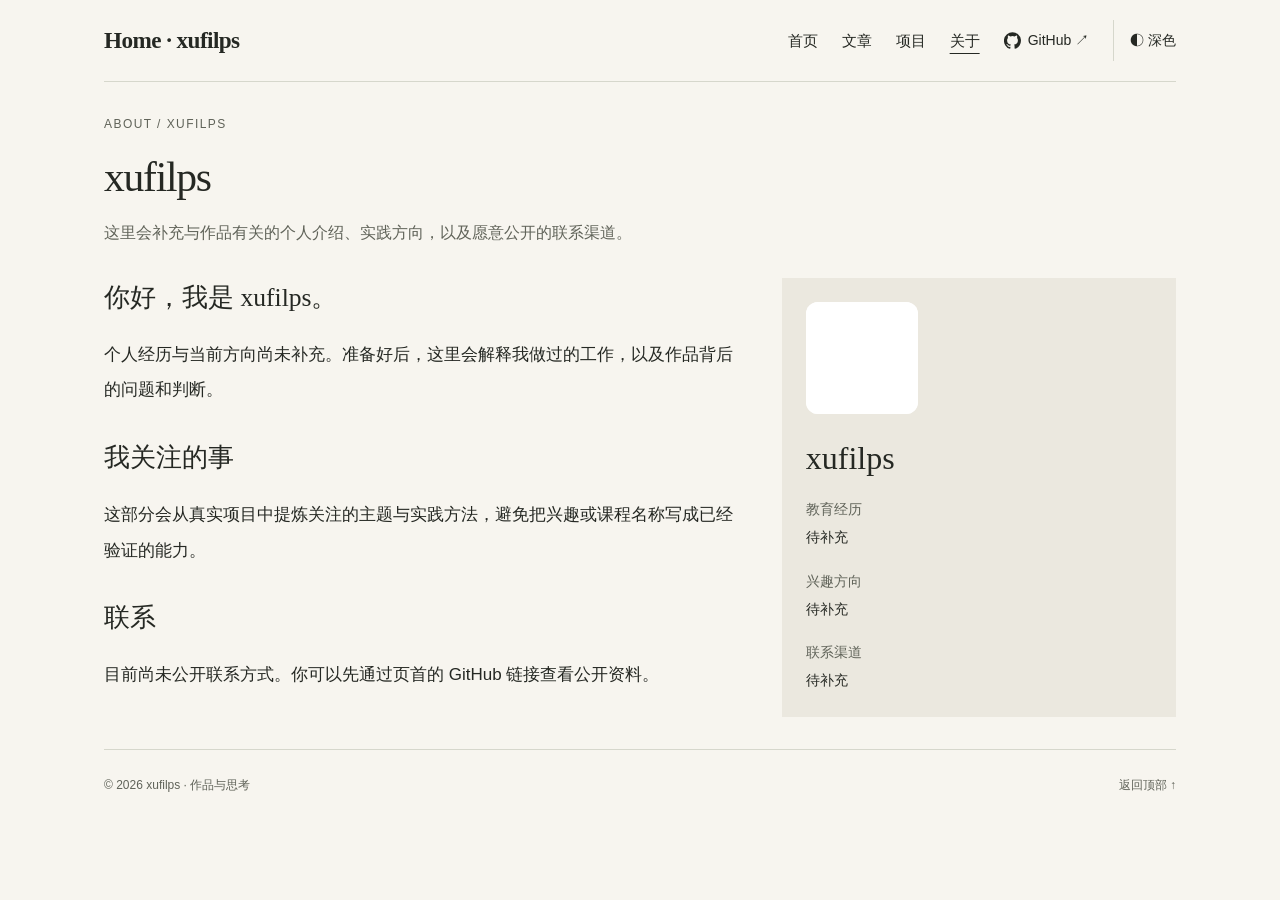
==== commit 19812575: "fix: refine mobile heading and profile placeholders" ====
--- a/about/index.html
+++ b/about/index.html
@@ -32,7 +32,11 @@
           <h2>我关注的事</h2><p>这部分会从真实项目中提炼关注的主题与实践方法，避免把兴趣或课程名称写成已经验证的能力。</p>
           <h2 id="contact">联系</h2><p>目前尚未公开联系方式。你可以先通过页首的 GitHub 链接查看公开资料。</p>
         </div>
-        <aside class="profile-note" aria-label="个人资料概览"><div class="about-avatar" role="img" aria-label="头像尚未提供">x.</div><h2>xufilps</h2><dl><dt>公开姓名</dt><dd>待补充</dd><dt>当前方向</dt><dd>待补充</dd><dt>所在地区</dt><dd>待补充</dd><dt>联系渠道</dt><dd>待补充</dd></dl></aside>
+        <aside class="profile-note" aria-label="个人资料概览">
+          <img class="about-avatar" src="../assets/avatar-placeholder.svg" width="112" height="112" alt="头像占位图（待补充）">
+          <h2>xufilps</h2>
+          <dl><dt>教育经历</dt><dd>待补充</dd><dt>兴趣方向</dt><dd>待补充</dd><dt>联系渠道</dt><dd>待补充</dd></dl>
+        </aside>
       </div>
     </main>
     <footer class="site-footer"><span>© 2026 xufilps · 作品与思考</span><a href="#top">返回顶部 ↑</a></footer>
--- a/styles.css
+++ b/styles.css
@@ -65,7 +65,7 @@
 .eyebrow { margin-bottom: .5rem; color: var(--muted); font-size: .75rem; line-height: 1.8; letter-spacing: .12em; }
 
 .compact-intro { display: flex; align-items: center; gap: 20px; padding: 0 0 22px; margin-bottom: 24px; border-bottom: 1px solid var(--line); }
-.small-portrait, .about-avatar { display: grid; place-items: center; flex: none; width: 88px; height: 88px; border-radius: 12px; background: var(--soft); color: var(--accent); font: 500 2.8rem/1 var(--serif); letter-spacing: -.12em; }
+.small-portrait, .about-avatar { flex: none; width: 88px; height: 88px; border-radius: 12px; background: #fff; object-fit: cover; }
 .identity { flex: 1; min-width: 0; }
 .identity h1 { margin: 4px 0 8px; font: 500 2.25rem/1.2 var(--serif); letter-spacing: -.035em; }
 .identity-meta { margin: 0; color: var(--muted); font-size: .8125rem; line-height: 1.7; }
@@ -130,7 +130,7 @@
 .prose p { margin: 0 0 22px; font-size: 1.0625rem; line-height: 2.1; }
 #contact { scroll-margin-top: 2rem; }
 .profile-note { align-self: start; padding: 24px; background: var(--soft); }
-.about-avatar { width: 112px; height: 112px; margin-bottom: 24px; font-size: 3.4rem; }
+.about-avatar { width: 112px; height: 112px; margin-bottom: 24px; }
 .profile-note h2 { margin-bottom: 18px; font: 500 2rem/1.3 var(--serif); }
 .profile-note dl { margin: 0; font-size: .875rem; }
 .profile-note dt { margin-top: 18px; color: var(--muted); }
@@ -158,7 +158,7 @@
   .theme-toggle { padding-left: 12px; }
   main { padding-top: 24px; }
   .compact-intro { display: grid; grid-template-columns: 64px minmax(0, 1fr); gap: 12px 16px; margin-bottom: 24px; }
-  .small-portrait { width: 64px; height: 64px; font-size: 2rem; }
+  .small-portrait { width: 64px; height: 64px; }
   .identity h1 { margin: 4px 0; font-size: 1.8rem; }
   .identity .eyebrow { font-size: .625rem; }
   .identity-meta { font-size: .75rem; }
@@ -171,6 +171,8 @@
   .essay-row { grid-template-columns: minmax(0, 1fr) 16px; }
   .essay-time { display: none; }
   .page-intro h1 { font-size: 2rem; }
+  .page-intro .project-title { font-size: clamp(1.625rem, 8.5vw, 2rem); text-wrap: wrap; }
+  .project-title span { display: block; }
   .project-index, .post-grid { grid-template-columns: 1fr; }
   .card-meta { flex-direction: row; justify-content: space-between; }
   .about-layout { display: block; }
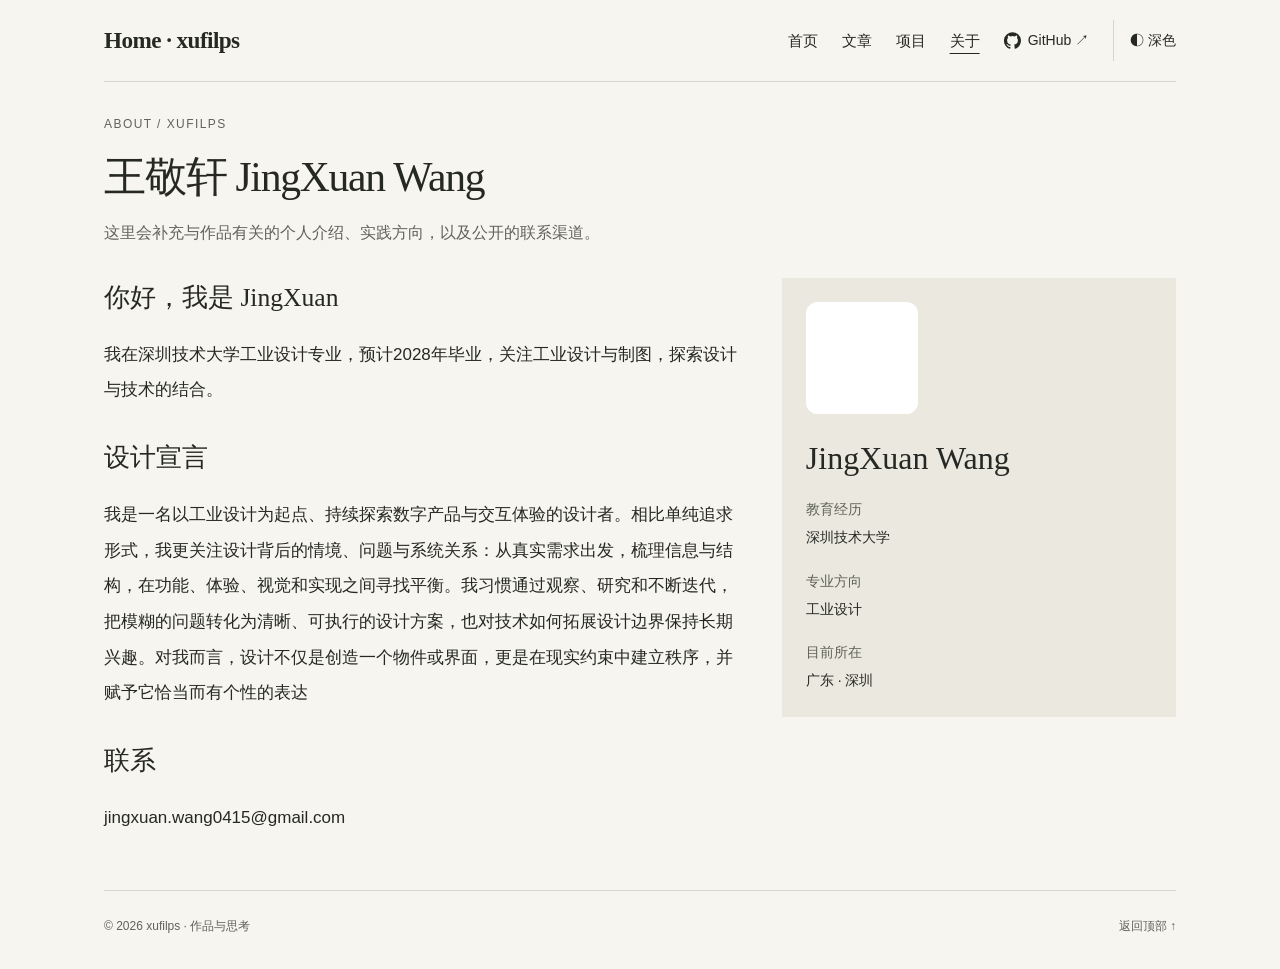
==== commit 81b37952: "更新了个人信息" ====
--- a/about/index.html
+++ b/about/index.html
@@ -24,18 +24,32 @@
       <button class="theme-toggle" type="button" data-theme-toggle aria-label="切换至深色模式" aria-pressed="false" hidden>◐ 深色</button>
     </header>
     <main id="main">
-      <header class="page-intro"><p class="eyebrow">ABOUT / XUFILPS</p><h1>xufilps</h1><p>这里会补充与作品有关的个人介绍、实践方向，以及愿意公开的联系渠道。</p></header>
+      <header class="page-intro">
+        <p class="eyebrow">ABOUT / XUFILPS</p>
+        <h1>王敬轩 JingXuan Wang</h1>
+        <p>这里会补充与作品有关的个人介绍、实践方向，以及公开的联系渠道。</p></header>
       <div class="about-layout">
         <div class="prose">
           <!-- 请在本人确认后再加入真实经历、能力、项目贡献和联系方式。 -->
-          <h2>你好，我是 xufilps。</h2><p>个人经历与当前方向尚未补充。准备好后，这里会解释我做过的工作，以及作品背后的问题和判断。</p>
-          <h2>我关注的事</h2><p>这部分会从真实项目中提炼关注的主题与实践方法，避免把兴趣或课程名称写成已经验证的能力。</p>
-          <h2 id="contact">联系</h2><p>目前尚未公开联系方式。你可以先通过页首的 GitHub 链接查看公开资料。</p>
+          <h2>你好，我是 JingXuan</h2>
+          <p>我在深圳技术大学工业设计专业，预计2028年毕业，关注工业设计与制图，探索设计与技术的结合。</p>
+          <h2>设计宣言</h2>
+          <p>我是一名以工业设计为起点、持续探索数字产品与交互体验的设计者。相比单纯追求形式，我更关注设计背后的情境、问题与系统关系：从真实需求出发，梳理信息与结构，在功能、体验、视觉和实现之间寻找平衡。我习惯通过观察、研究和不断迭代，把模糊的问题转化为清晰、可执行的设计方案，也对技术如何拓展设计边界保持长期兴趣。对我而言，设计不仅是创造一个物件或界面，更是在现实约束中建立秩序，并赋予它恰当而有个性的表达</p>
+          <h2 id="contact">联系</h2>
+          <p>jingxuan.wang0415@gmail.com</p>
+          <! -- 未来可以补充更多联系方式、社交媒体和合作意向。并添加合适的SVG。 -->
         </div>
         <aside class="profile-note" aria-label="个人资料概览">
           <img class="about-avatar" src="../assets/avatar-placeholder.svg" width="112" height="112" alt="头像占位图（待补充）">
-          <h2>xufilps</h2>
-          <dl><dt>教育经历</dt><dd>待补充</dd><dt>兴趣方向</dt><dd>待补充</dd><dt>联系渠道</dt><dd>待补充</dd></dl>
+          <h2>JingXuan Wang</h2>
+          <dl>
+            <dt>教育经历</dt>
+            <dd>深圳技术大学</dd>
+            <dt>专业方向</dt>
+            <dd>工业设计</dd>
+            <dt>目前所在</dt>
+            <dd>广东 · 深圳</dd>
+          </dl>
         </aside>
       </div>
     </main>
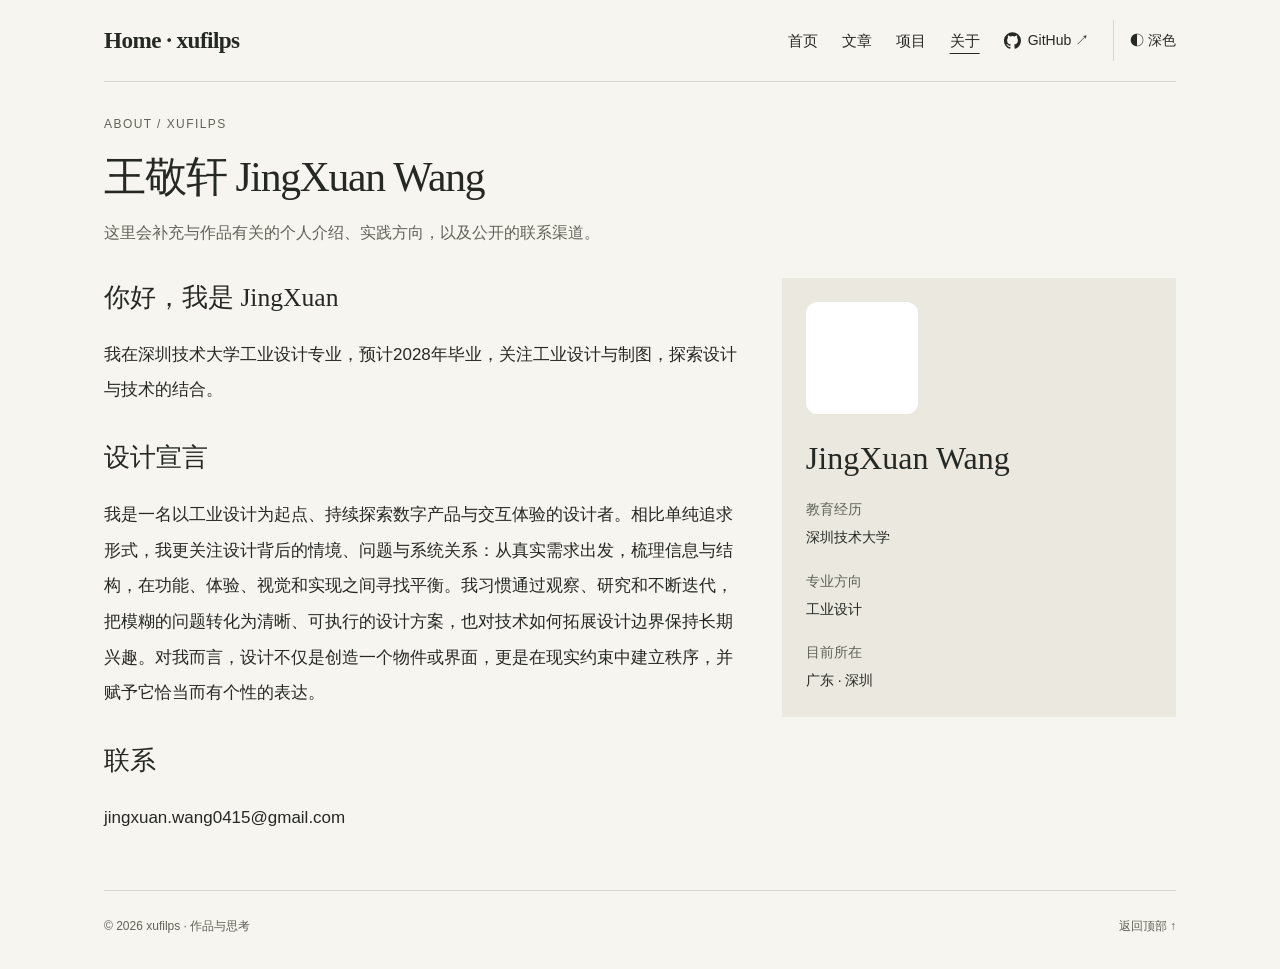
==== commit 6c39b3a7: "fix: correct about page punctuation and comment" ====
--- a/about/index.html
+++ b/about/index.html
@@ -34,10 +34,10 @@
           <h2>你好，我是 JingXuan</h2>
           <p>我在深圳技术大学工业设计专业，预计2028年毕业，关注工业设计与制图，探索设计与技术的结合。</p>
           <h2>设计宣言</h2>
-          <p>我是一名以工业设计为起点、持续探索数字产品与交互体验的设计者。相比单纯追求形式，我更关注设计背后的情境、问题与系统关系：从真实需求出发，梳理信息与结构，在功能、体验、视觉和实现之间寻找平衡。我习惯通过观察、研究和不断迭代，把模糊的问题转化为清晰、可执行的设计方案，也对技术如何拓展设计边界保持长期兴趣。对我而言，设计不仅是创造一个物件或界面，更是在现实约束中建立秩序，并赋予它恰当而有个性的表达</p>
+          <p>我是一名以工业设计为起点、持续探索数字产品与交互体验的设计者。相比单纯追求形式，我更关注设计背后的情境、问题与系统关系：从真实需求出发，梳理信息与结构，在功能、体验、视觉和实现之间寻找平衡。我习惯通过观察、研究和不断迭代，把模糊的问题转化为清晰、可执行的设计方案，也对技术如何拓展设计边界保持长期兴趣。对我而言，设计不仅是创造一个物件或界面，更是在现实约束中建立秩序，并赋予它恰当而有个性的表达。</p>
           <h2 id="contact">联系</h2>
           <p>jingxuan.wang0415@gmail.com</p>
-          <! -- 未来可以补充更多联系方式、社交媒体和合作意向。并添加合适的SVG。 -->
+          <!-- 未来可以补充更多联系方式、社交媒体和合作意向。并添加合适的SVG。 -->
         </div>
         <aside class="profile-note" aria-label="个人资料概览">
           <img class="about-avatar" src="../assets/avatar-placeholder.svg" width="112" height="112" alt="头像占位图（待补充）">
